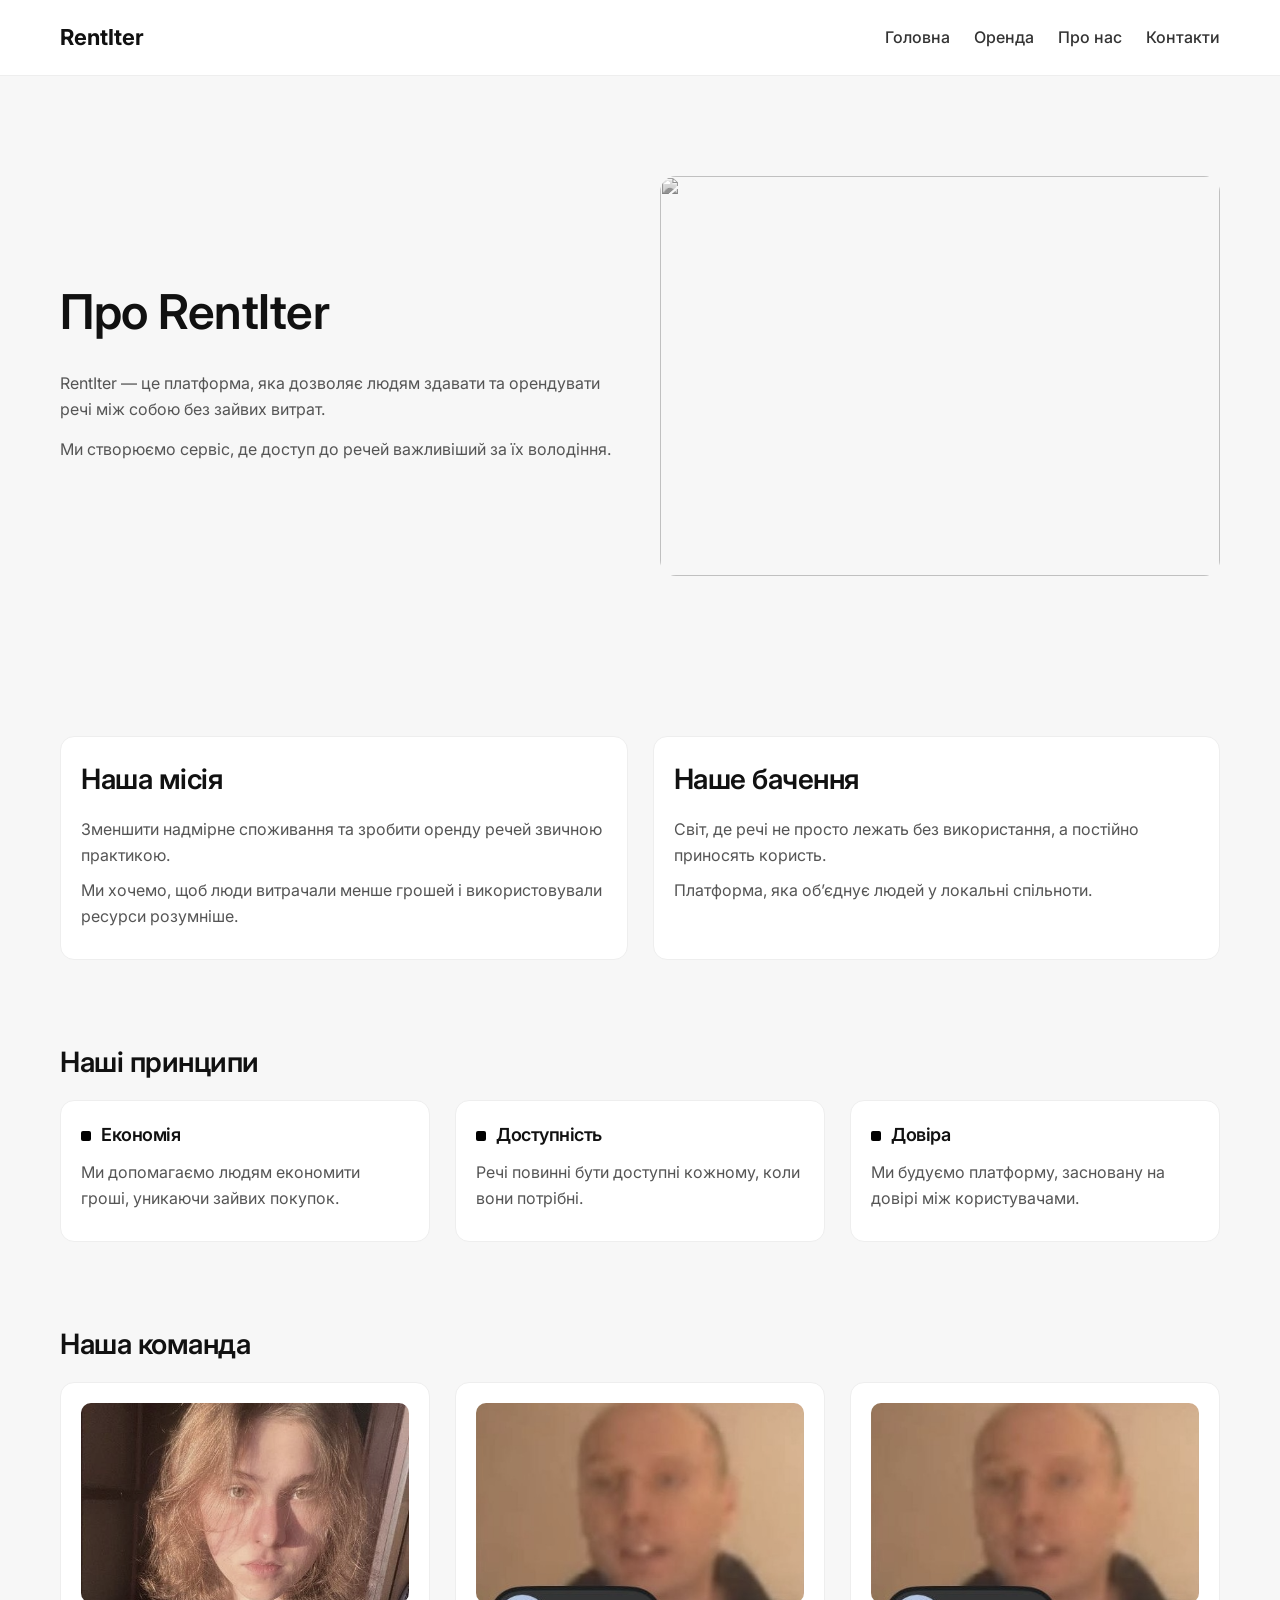
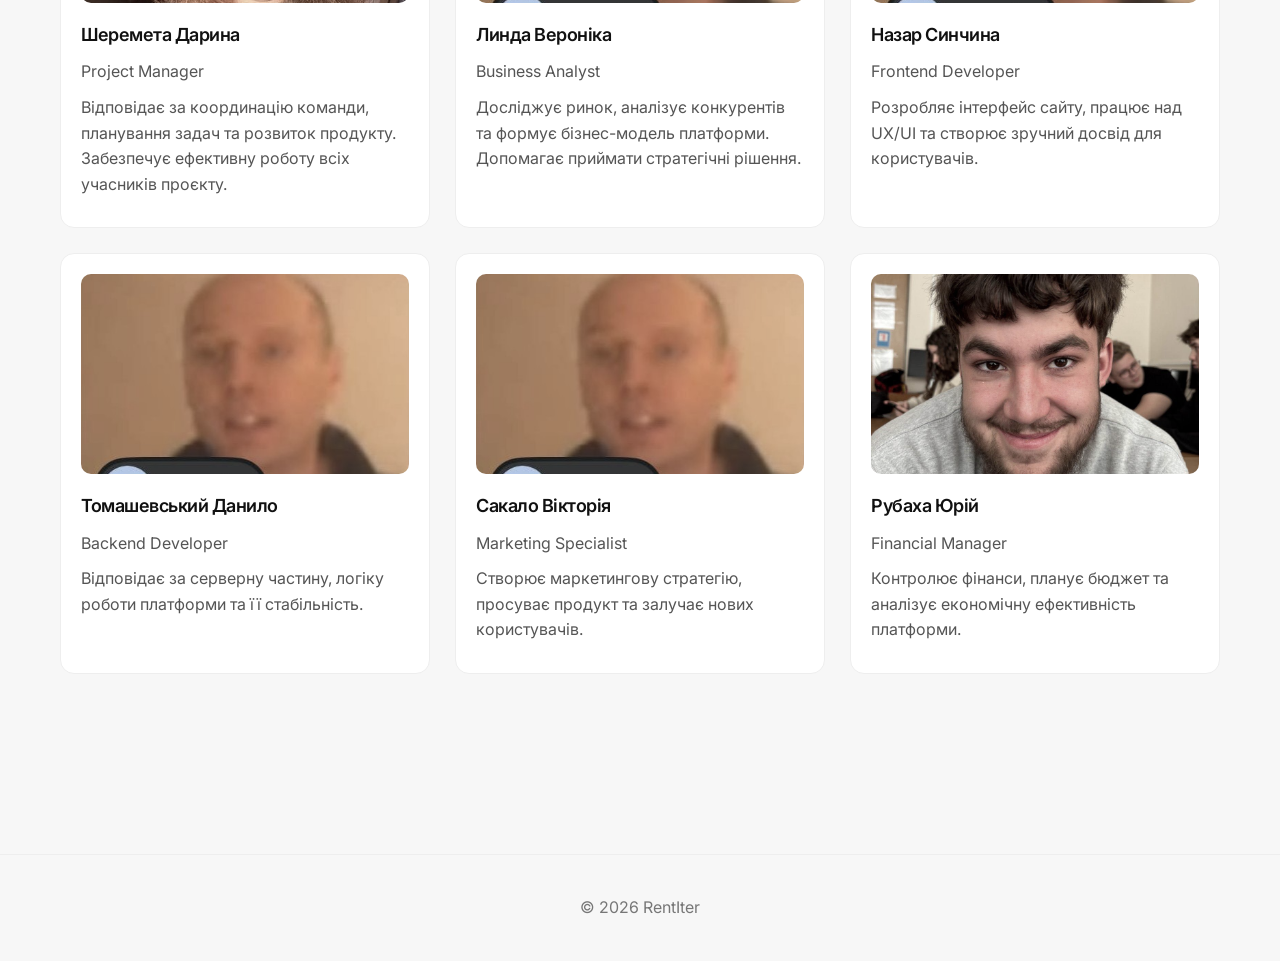
==== about.html @ be585ae6 "dasha/yura" ====
<!DOCTYPE html>
<html lang="uk">

<head>
    <meta charset="UTF-8">
    <title>Про нас</title>
    <link rel="stylesheet" href="css/main.css">
    <link href="https://fonts.googleapis.com/css2?family=Inter:wght@300;400;600;700&display=swap" rel="stylesheet">
</head>

<body>

    <header class="header">
        <div class="container nav">
            <b>RentIter</b>
            <nav>
                <a href="index.html">Головна</a>
                <a href="shop.html">Оренда</a>
                <a href="about.html">Про нас</a>
                <a href="contact.html">Контакти</a>
            </nav>
        </div>
    </header>

    <main class="container">

        <!-- HERO -->
        <section class="hero">
            <div class="hero-text">
                <h1>Про RentIter</h1>
                <p>RentIter — це платформа, яка дозволяє людям здавати та орендувати речі між собою без зайвих витрат.
                </p>
                <p>Ми створюємо сервіс, де доступ до речей важливіший за їх володіння.</p>
            </div>

            <img src="https://images.unsplash.com/photo-1522202176988-66273c2fd55f">
        </section>

        <!-- МІСІЯ -->
        <section class="section grid-2">

            <div class="card">
                <h2>Наша місія</h2>
                <p>Зменшити надмірне споживання та зробити оренду речей звичною практикою.</p>
                <p>Ми хочемо, щоб люди витрачали менше грошей і використовували ресурси розумніше.</p>
            </div>

            <div class="card">
                <h2>Наше бачення</h2>
                <p>Світ, де речі не просто лежать без використання, а постійно приносять користь.</p>
                <p>Платформа, яка об’єднує людей у локальні спільноти.</p>
            </div>

        </section>

        <!-- ЦІННОСТІ -->
        <section class="section">
            <h2>Наші принципи</h2>

            <div class="grid-3">

                <div class="card">
                    <h3 class="icon-title">Економія</h3>
                    <p>Ми допомагаємо людям економити гроші, уникаючи зайвих покупок.</p>
                </div>

                <div class="card">
                    <h3 class="icon-title">Доступність</h3>
                    <p>Речі повинні бути доступні кожному, коли вони потрібні.</p>
                </div>

                <div class="card">
                    <h3 class="icon-title">Довіра</h3>
                    <p>Ми будуємо платформу, засновану на довірі між користувачами.</p>
                </div>

            </div>
        </section>

        <!-- КОМАНДА -->
        <section class="section">
            <h2>Наша команда</h2>

            <div class="grid-3">

                <div class="card">
                    <img src="img/dasha.jpg">
                    <h3>Шеремета Дарина</h3>
                    <p>Project Manager</p>
                    <p>Відповідає за координацію команди, планування задач та розвиток продукту. Забезпечує ефективну
                        роботу всіх учасників проєкту.</p>
                </div>

                <div class="card">
                    <img src="/img/zaglushka.jpg">
                    <h3>Линда Вероніка</h3>
                    <p>Business Analyst</p>
                    <p>Досліджує ринок, аналізує конкурентів та формує бізнес-модель платформи. Допомагає приймати
                        стратегічні рішення.</p>
                </div>

                <div class="card">
                    <img src="/img/zaglushka.jpg">
                    <h3>Назар Синчина</h3>
                    <p>Frontend Developer</p>
                    <p>Розробляє інтерфейс сайту, працює над UX/UI та створює зручний досвід для користувачів.</p>
                </div>

                <div class="card">
                    <img src="/img/zaglushka.jpg">
                    <h3>Томашевський Данило</h3>
                    <p>Backend Developer</p>
                    <p>Відповідає за серверну частину, логіку роботи платформи та її стабільність.</p>
                </div>

                <div class="card">
                    <img src="/img/zaglushka.jpg">
                    <h3>Сакало Вікторія</h3>
                    <p>Marketing Specialist</p>
                    <p>Створює маркетингову стратегію, просуває продукт та залучає нових користувачів.</p>
                </div>

                <div class="card">
                    <img src="img/yura.jpg">
                    <h3>Рубаха Юрій</h3>
                    <p>Financial Manager</p>
                    <p>Контролює фінанси, планує бюджет та аналізує економічну ефективність платформи.</p>
                </div>

            </div>
        </section>

    </main>

    <footer class="footer">
        © 2026 RentIter
    </footer>

</body>

</html>
---- css/main.css ----
* {
  margin: 0;
  padding: 0;
  box-sizing: border-box;
}

body {
  font-family: "Inter", sans-serif;
  background: #f7f7f7;
  color: #111;
  line-height: 1.6;
}

.container {
  max-width: 1200px;
  margin: 0 auto;
  padding: 20px;
}

.header {
  position: sticky;
  top: 0;
  background: #fff;
  border-bottom: 1px solid #eee;
  z-index: 10;
}

.nav {
  display: flex;
  justify-content: space-between;
  align-items: center;
}

.nav b {
  font-size: 22px;
}

nav a {
  margin-left: 20px;
  text-decoration: none;
  color: #333;
  font-weight: 500;
}

nav a:hover {
  color: #000;
}

.hero {
  padding: 80px 0;
  display: grid;
  grid-template-columns: 1fr 1fr;
  gap: 40px;
  align-items: center;
}

.hero-text h1 {
  font-size: 48px;
  margin-bottom: 20px;
}

.hero-text p {
  margin-bottom: 15px;
  color: #555;
}

.hero img {
  width: 100%;
  height: 400px;
  object-fit: cover;
  border-radius: 16px;
  filter: grayscale(100%);
}

.btn {
  display: inline-block;
  padding: 12px 20px;
  background: #000;
  color: #fff;
  border-radius: 6px;
  text-decoration: none;
  transition: 0.2s;
  font-size: 14px;
  border: none;
  cursor: pointer;
}

.btn:hover {
  background: #222;
}

.section {
  margin: 80px 0;
}

.grid-2 {
  display: grid;
  grid-template-columns: 1fr 1fr;
  gap: 25px;
}

.grid-3 {
  display: grid;
  grid-template-columns: repeat(3, 1fr);
  gap: 25px;
}

.card {
  background: #fff;
  border-radius: 14px;
  padding: 20px;
  transition: 0.25s;
  border: 1px solid #eee;
}

.card:hover {
  transform: translateY(-6px);
  border: 1px solid #000;
}

.card img {
  width: 100%;
  height: 200px;
  object-fit: cover;
  border-radius: 10px;
  margin-bottom: 10px;
  filter: grayscale(40%);
  transition: 0.3s;
}

.card:hover img {
  filter: grayscale(0%);
}

h1, h2, h3 {
  font-weight: 600;
  letter-spacing: -0.5px;
}

h1 {
  font-size: 42px;
  margin-bottom: 15px;
}

h2 {
  font-size: 28px;
  margin-bottom: 15px;
}

h3 {
  font-size: 18px;
  margin-bottom: 10px;
}

p {
  color: #555;
  margin-bottom: 10px;
}

.icon-title {
  display: flex;
  align-items: center;
  gap: 10px;
}

.icon-title::before {
  content: "";
  width: 10px;
  height: 10px;
  background: #000;
  border-radius: 2px;
}

input, textarea {
  width: 100%;
  padding: 12px;
  border-radius: 8px;
  border: 1px solid #ddd;
  margin-bottom: 10px;
  font-family: inherit;
}

.footer {
  text-align: center;
  padding: 40px 0;
  margin-top: 80px;
  border-top: 1px solid #eee;
  color: #777;
}

@media (max-width: 900px) {
  .hero {
    grid-template-columns: 1fr;
  }
  .grid-2, .grid-3 {
    grid-template-columns: 1fr;
  }
}

/*# sourceMappingURL=main.css.map */
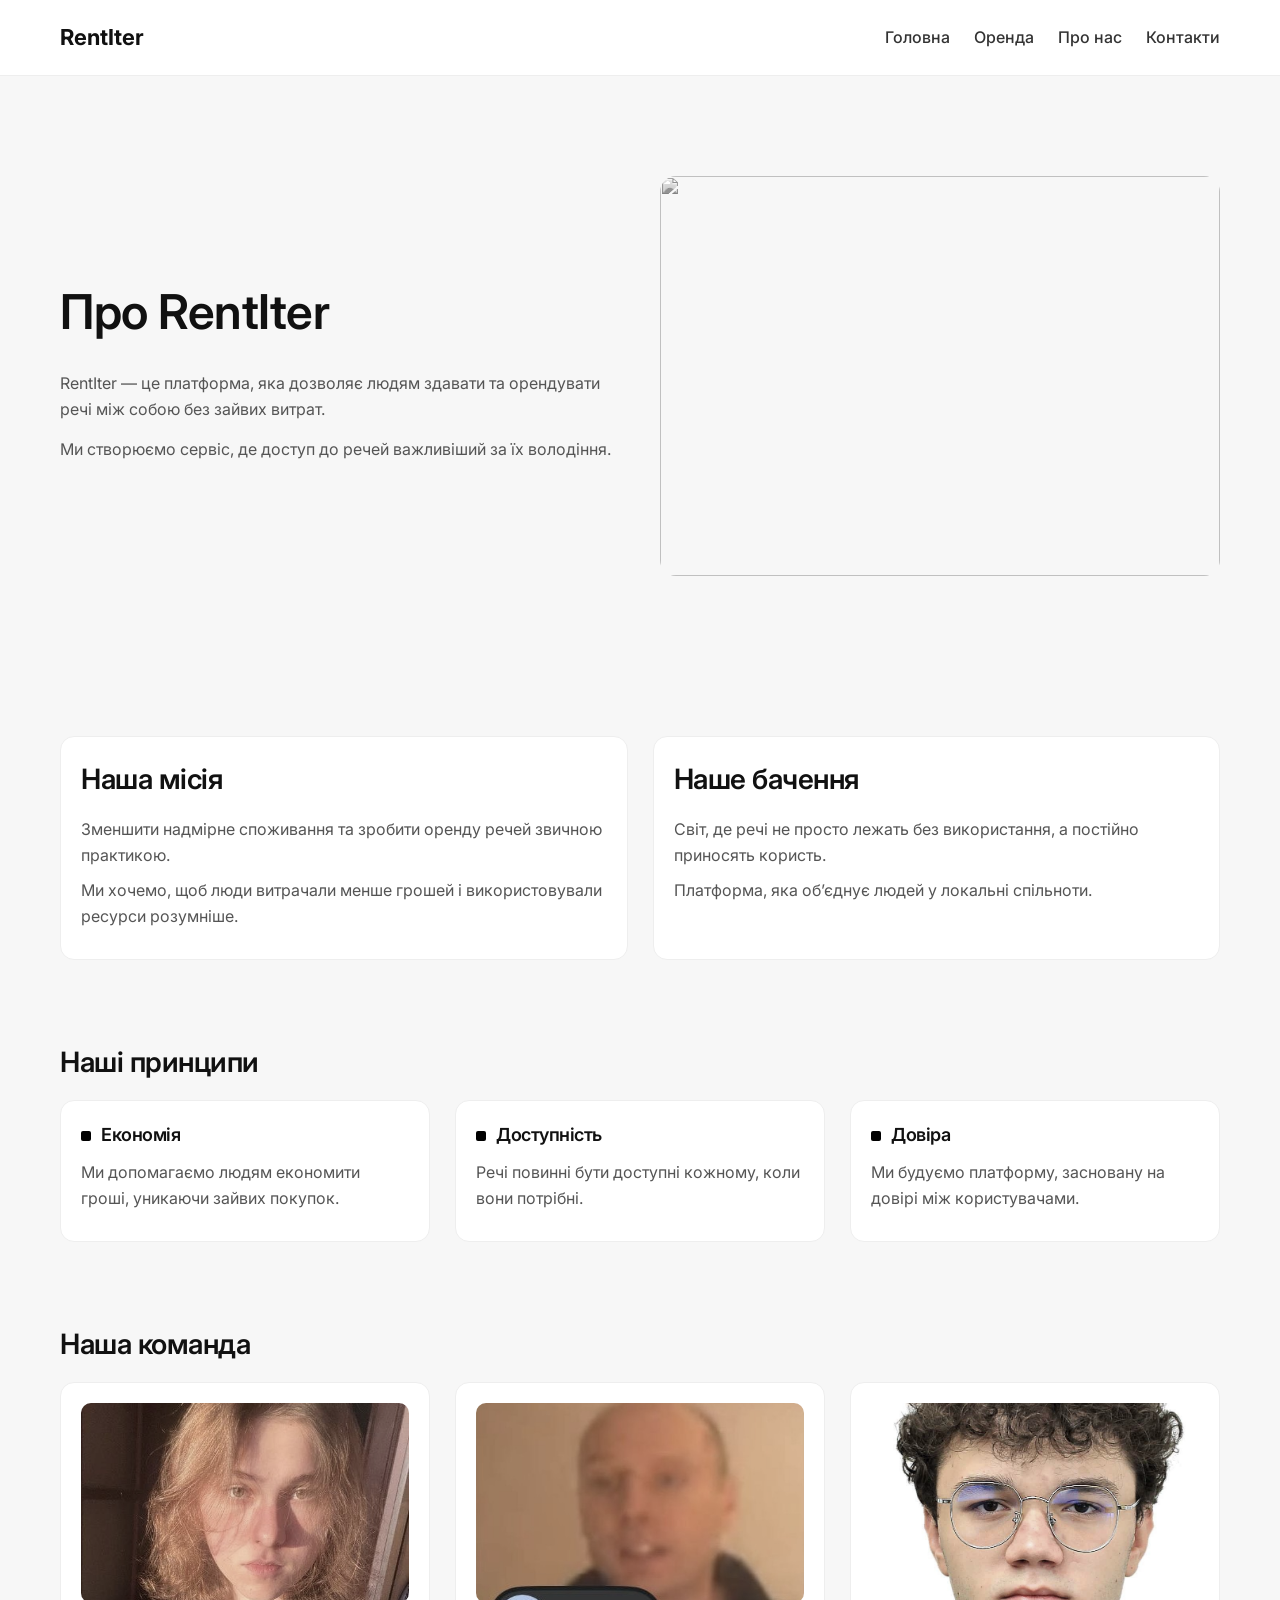
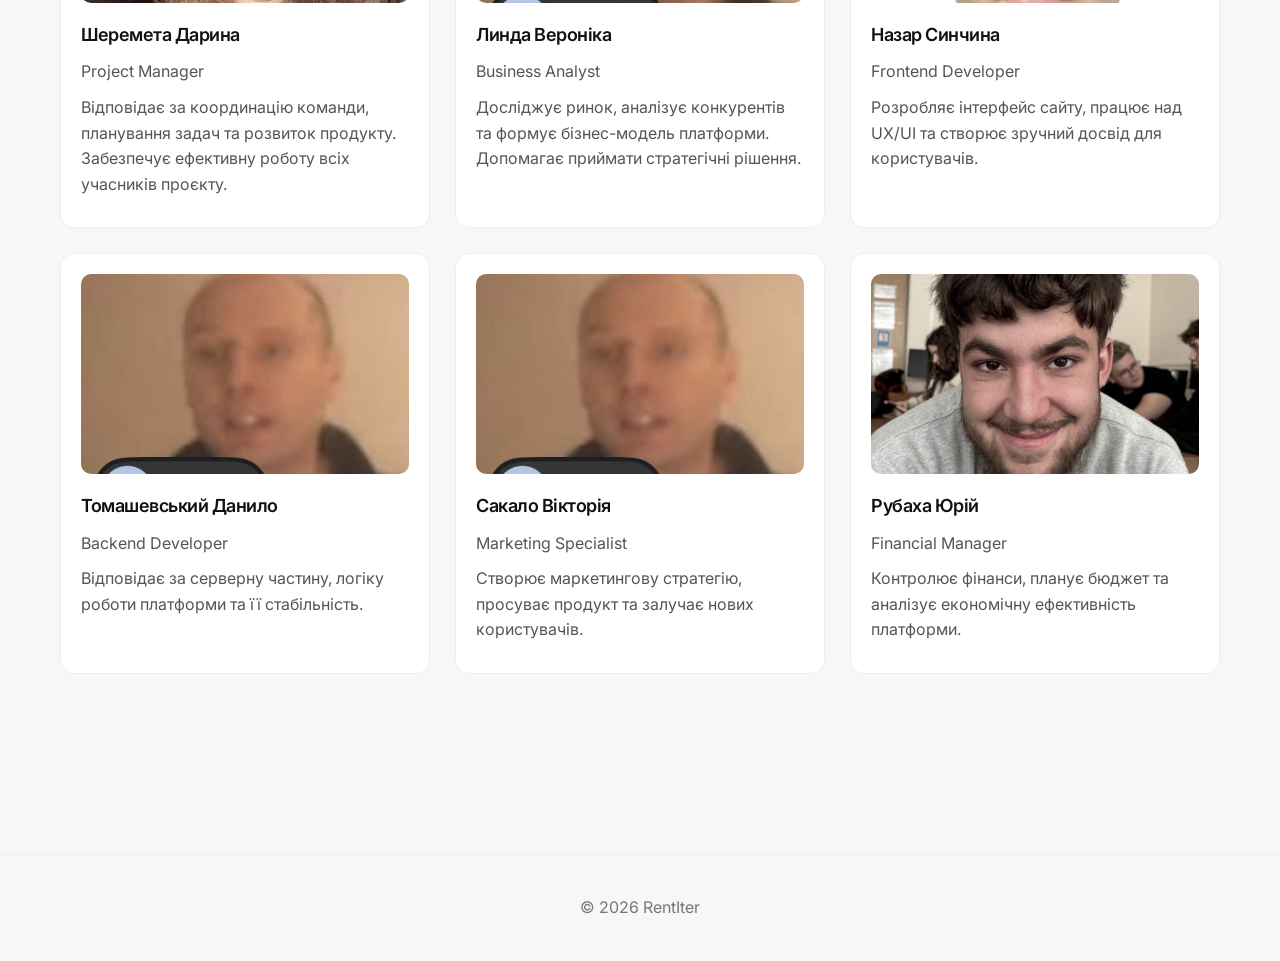
==== commit 2de794be: "nazar" ====
--- a/about.html
+++ b/about.html
@@ -92,7 +92,7 @@
                 </div>
 
                 <div class="card">
-                    <img src="/img/zaglushka.jpg">
+                    <img src="img/zaglushka.jpg">
                     <h3>Линда Вероніка</h3>
                     <p>Business Analyst</p>
                     <p>Досліджує ринок, аналізує конкурентів та формує бізнес-модель платформи. Допомагає приймати
@@ -100,21 +100,21 @@
                 </div>
 
                 <div class="card">
-                    <img src="/img/zaglushka.jpg">
+                    <img src="img/nazar.jpg">
                     <h3>Назар Синчина</h3>
                     <p>Frontend Developer</p>
                     <p>Розробляє інтерфейс сайту, працює над UX/UI та створює зручний досвід для користувачів.</p>
                 </div>
 
                 <div class="card">
-                    <img src="/img/zaglushka.jpg">
+                    <img src="img/zaglushka.jpg">
                     <h3>Томашевський Данило</h3>
                     <p>Backend Developer</p>
                     <p>Відповідає за серверну частину, логіку роботи платформи та її стабільність.</p>
                 </div>
 
                 <div class="card">
-                    <img src="/img/zaglushka.jpg">
+                    <img src="img/zaglushka.jpg">
                     <h3>Сакало Вікторія</h3>
                     <p>Marketing Specialist</p>
                     <p>Створює маркетингову стратегію, просуває продукт та залучає нових користувачів.</p>
@@ -138,4 +138,4 @@
 
 </body>
 
-</html>+</html>
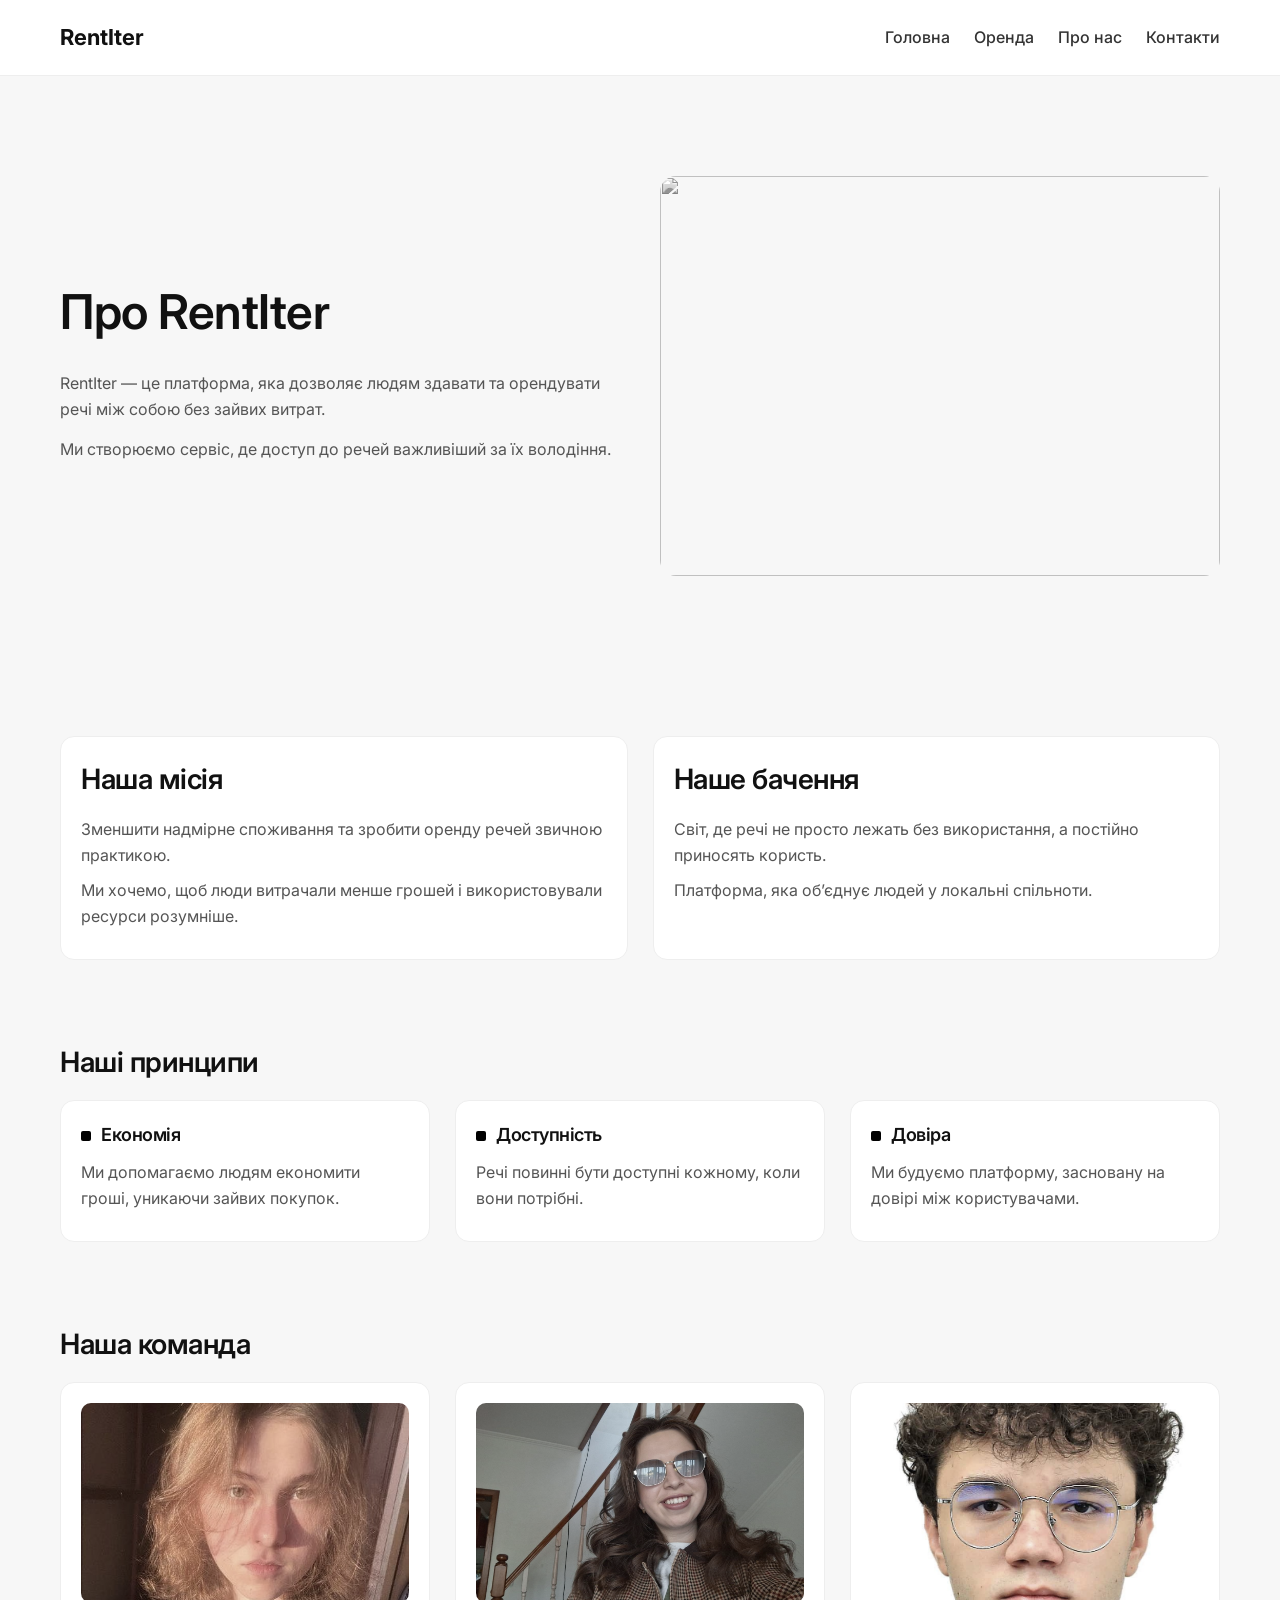
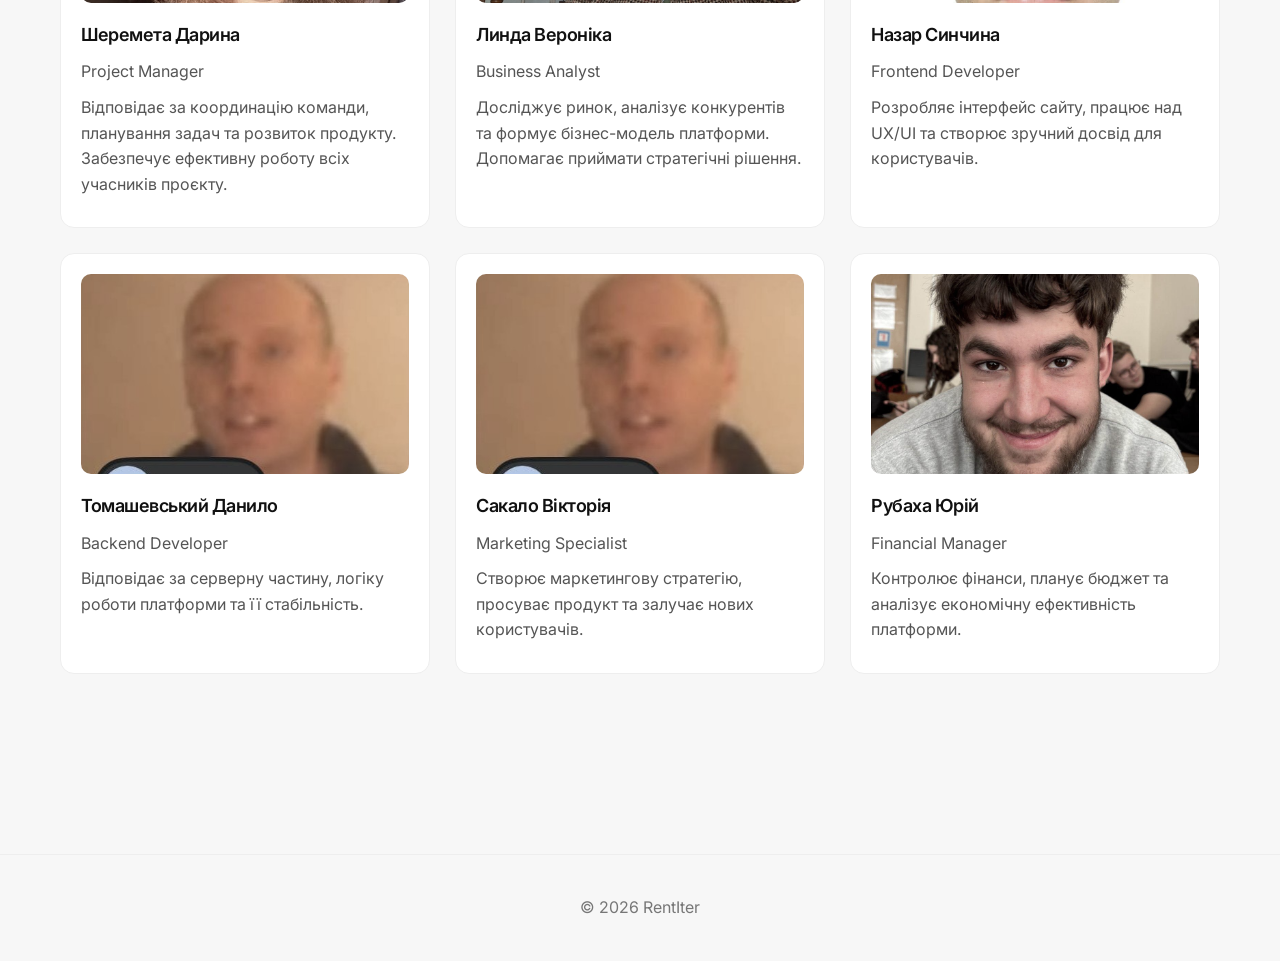
==== commit b8ae9438: "veronica" ====
--- a/about.html
+++ b/about.html
@@ -92,7 +92,7 @@
                 </div>
 
                 <div class="card">
-                    <img src="img/zaglushka.jpg">
+                    <img src="img/veronica.jpg">
                     <h3>Линда Вероніка</h3>
                     <p>Business Analyst</p>
                     <p>Досліджує ринок, аналізує конкурентів та формує бізнес-модель платформи. Допомагає приймати
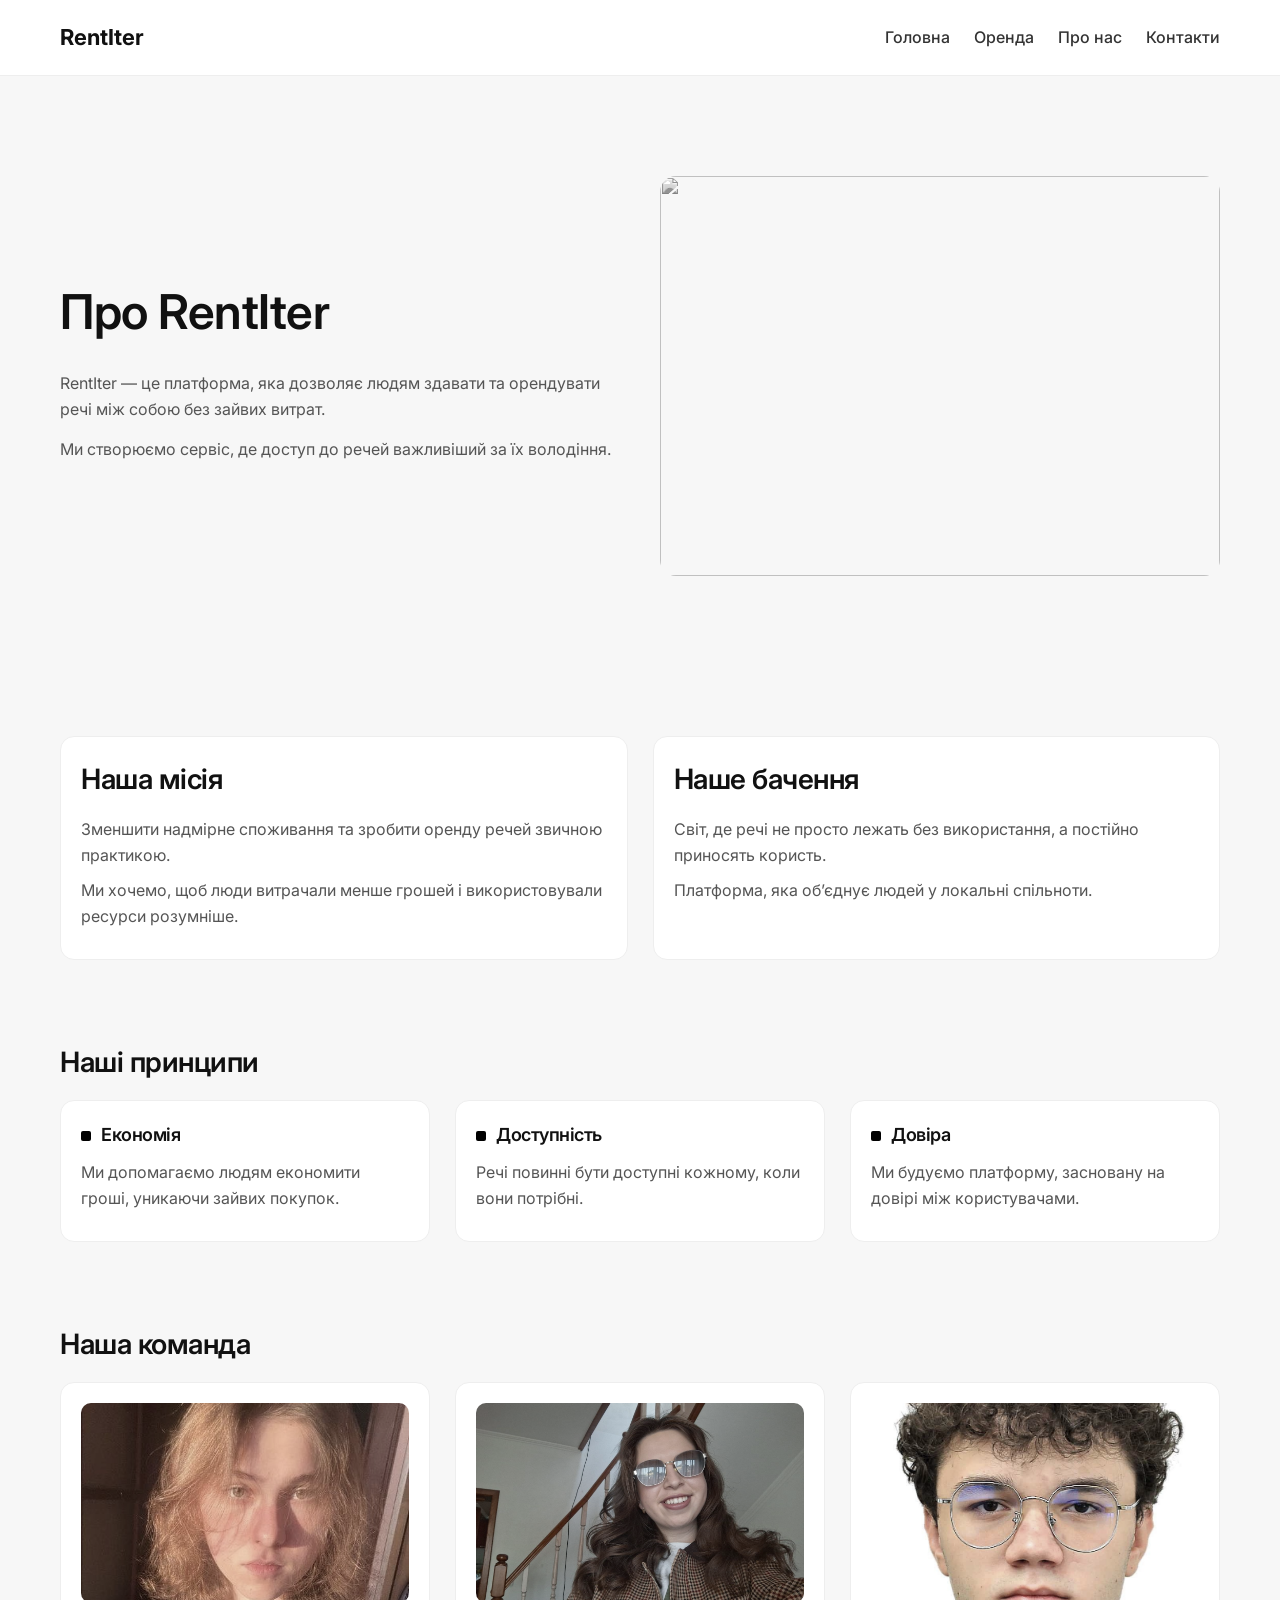
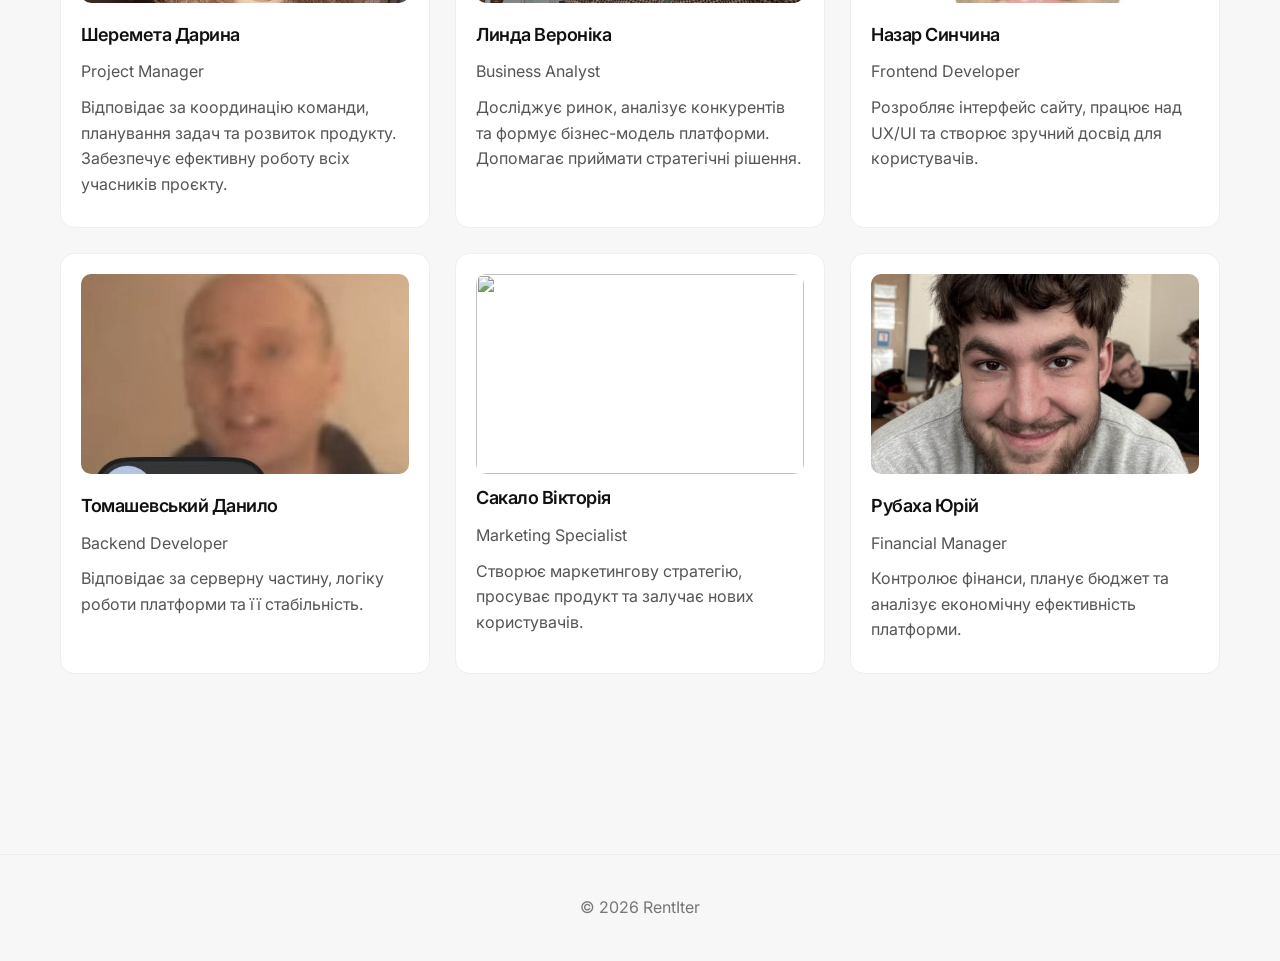
==== commit b3aeb46f: "victoria" ====
--- a/about.html
+++ b/about.html
@@ -114,7 +114,7 @@
                 </div>
 
                 <div class="card">
-                    <img src="img/zaglushka.jpg">
+                    <img src="img/victoria.jpg">
                     <h3>Сакало Вікторія</h3>
                     <p>Marketing Specialist</p>
                     <p>Створює маркетингову стратегію, просуває продукт та залучає нових користувачів.</p>
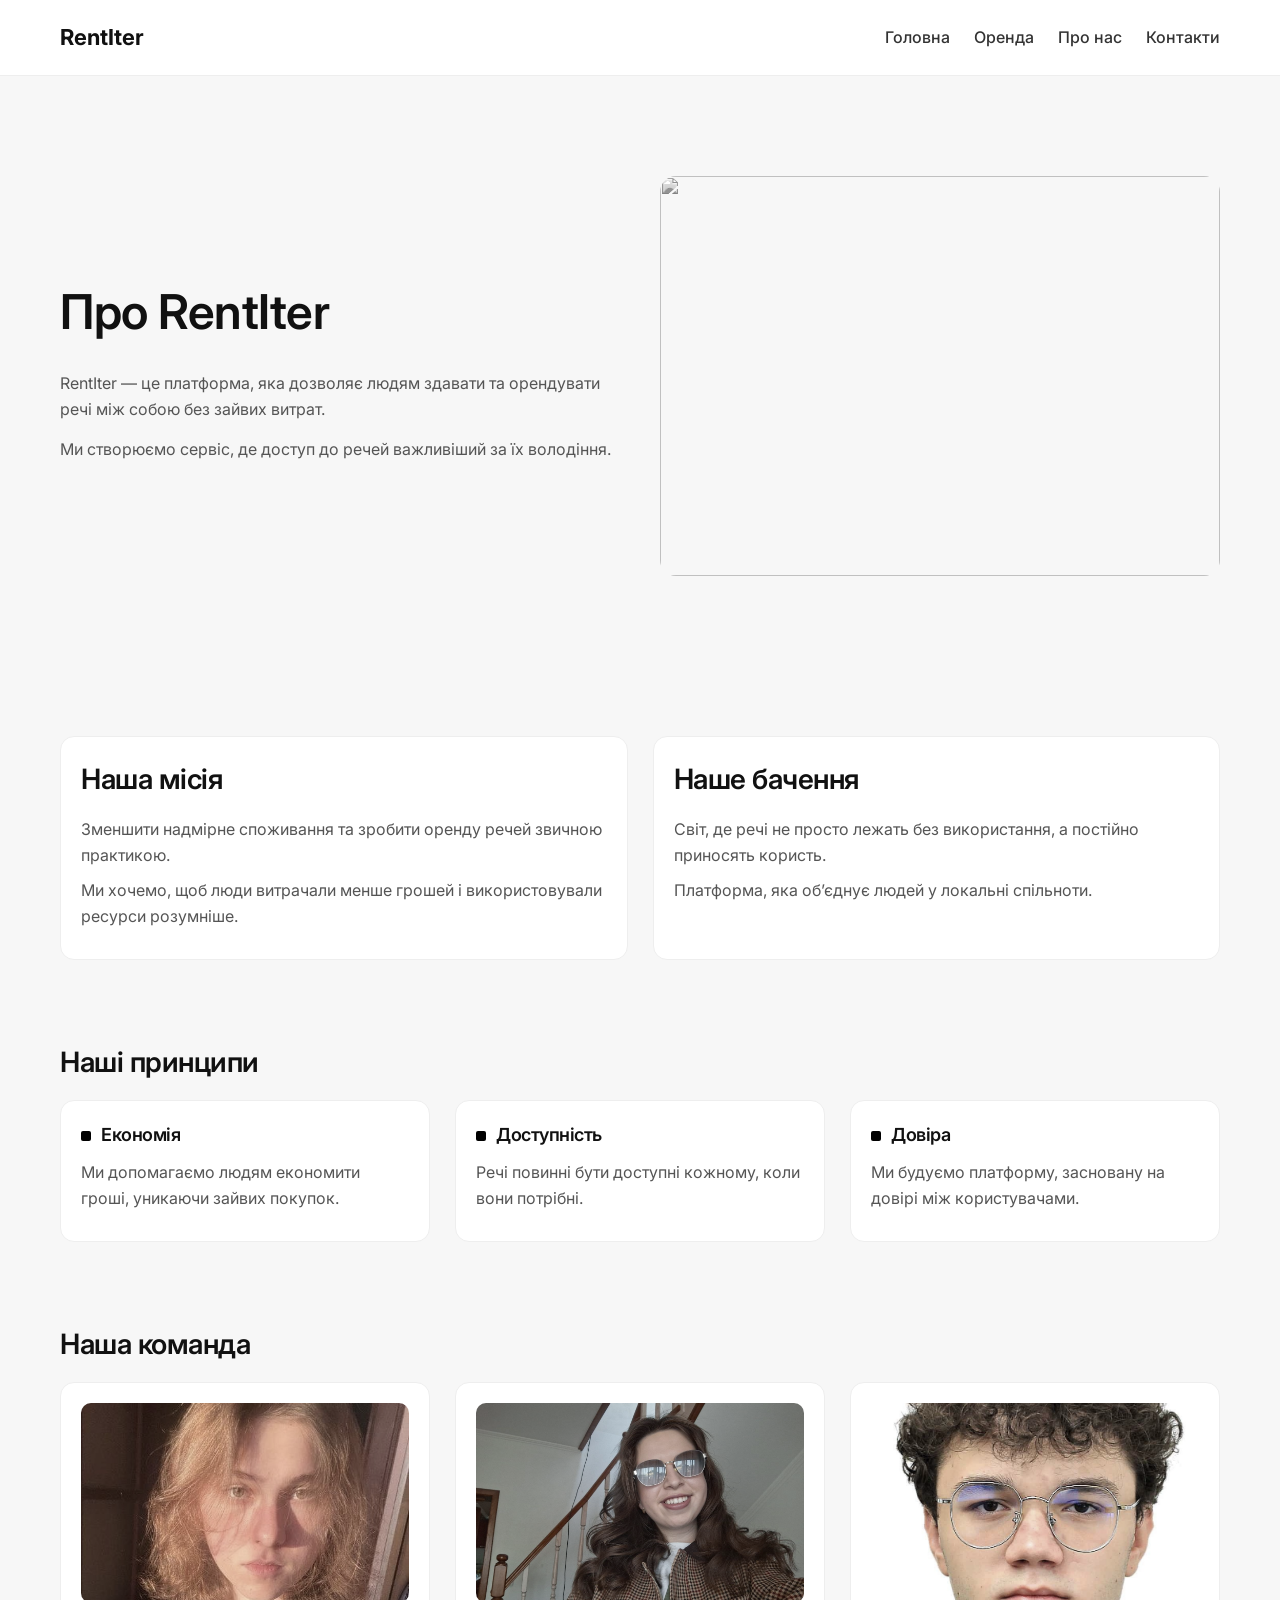
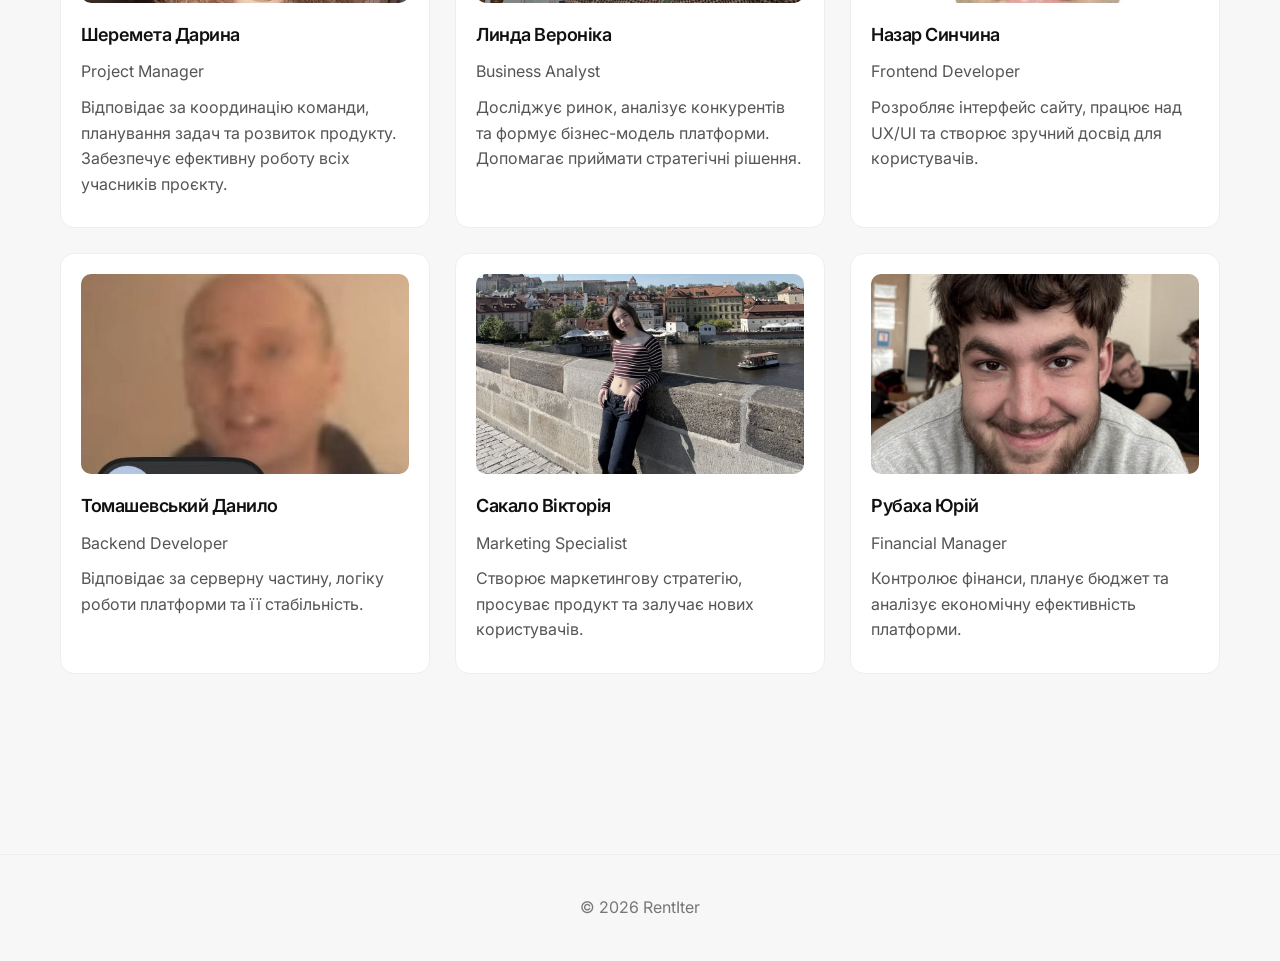
==== commit 85e50e47: "victoria reload" ====
--- a/about.html
+++ b/about.html
@@ -114,7 +114,7 @@
                 </div>
 
                 <div class="card">
-                    <img src="img/victoria.jpg">
+                    <img src="img/victoria.jpeg">
                     <h3>Сакало Вікторія</h3>
                     <p>Marketing Specialist</p>
                     <p>Створює маркетингову стратегію, просуває продукт та залучає нових користувачів.</p>
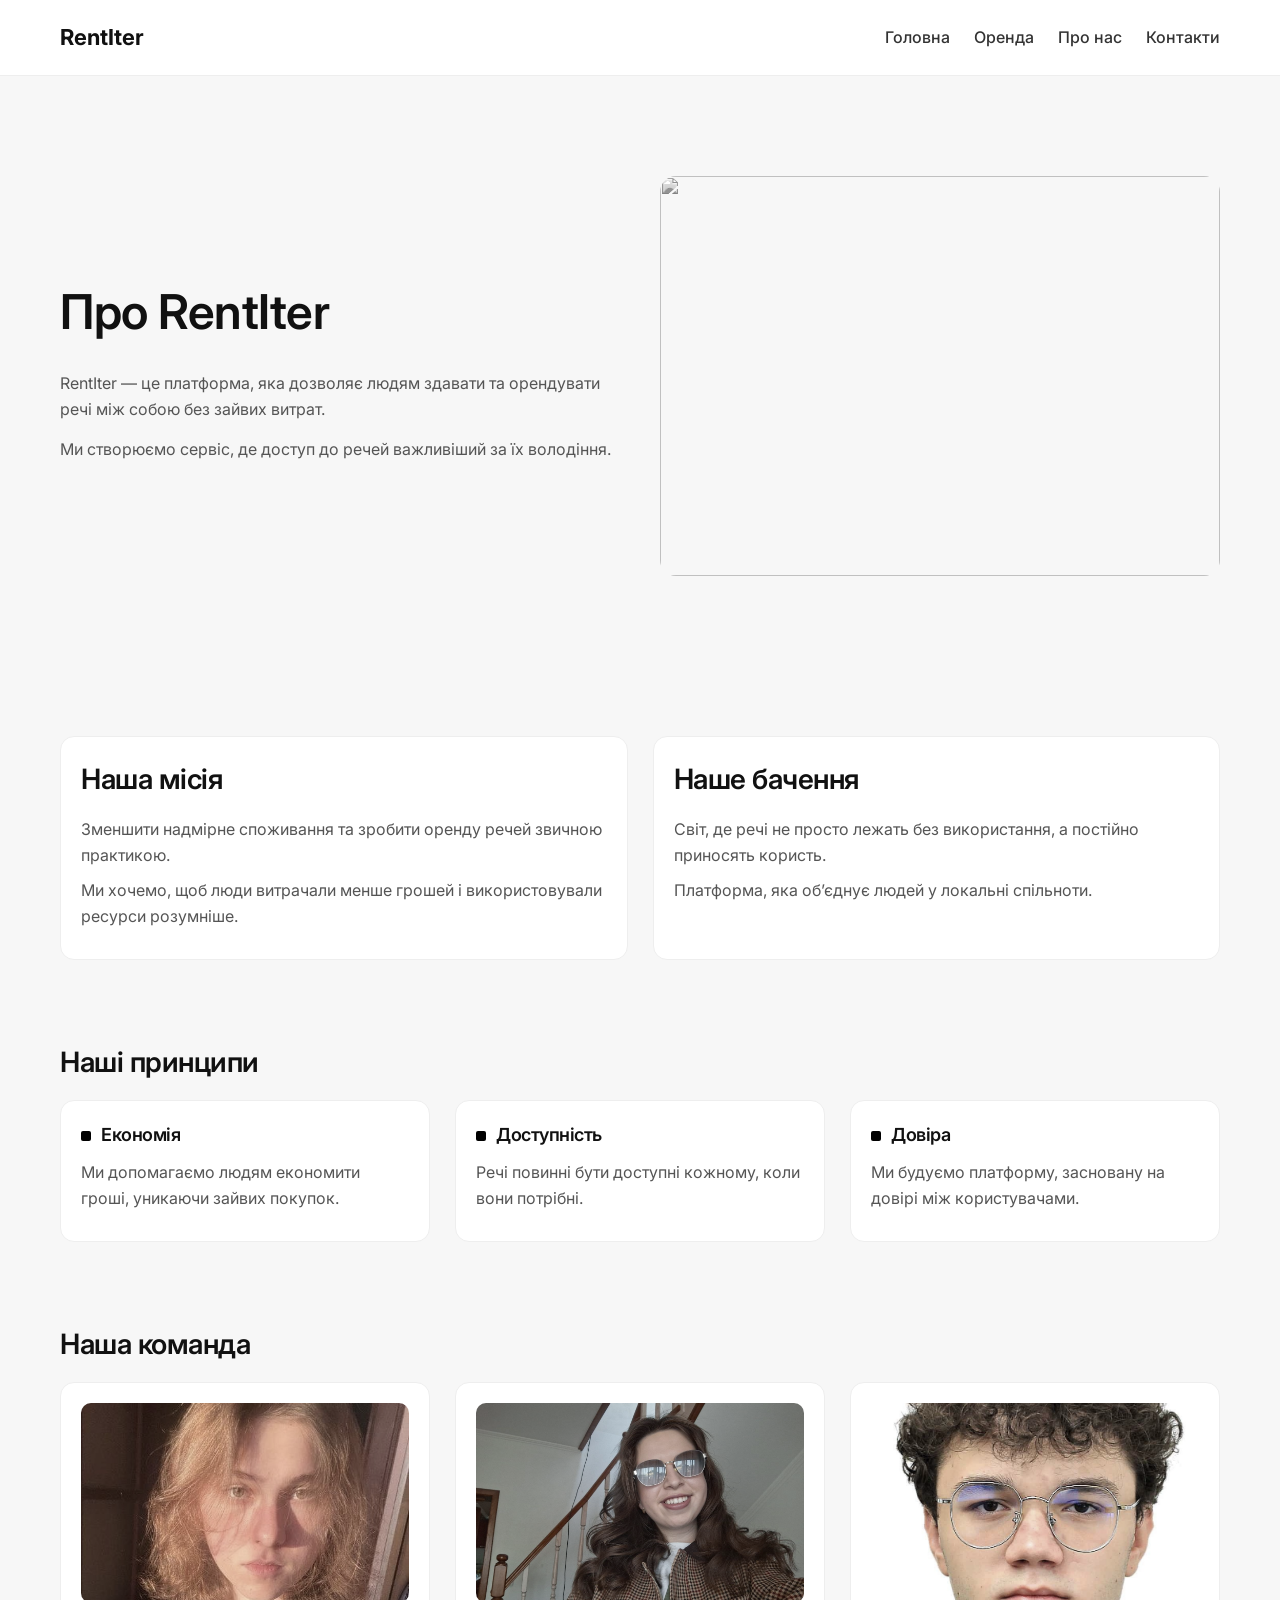
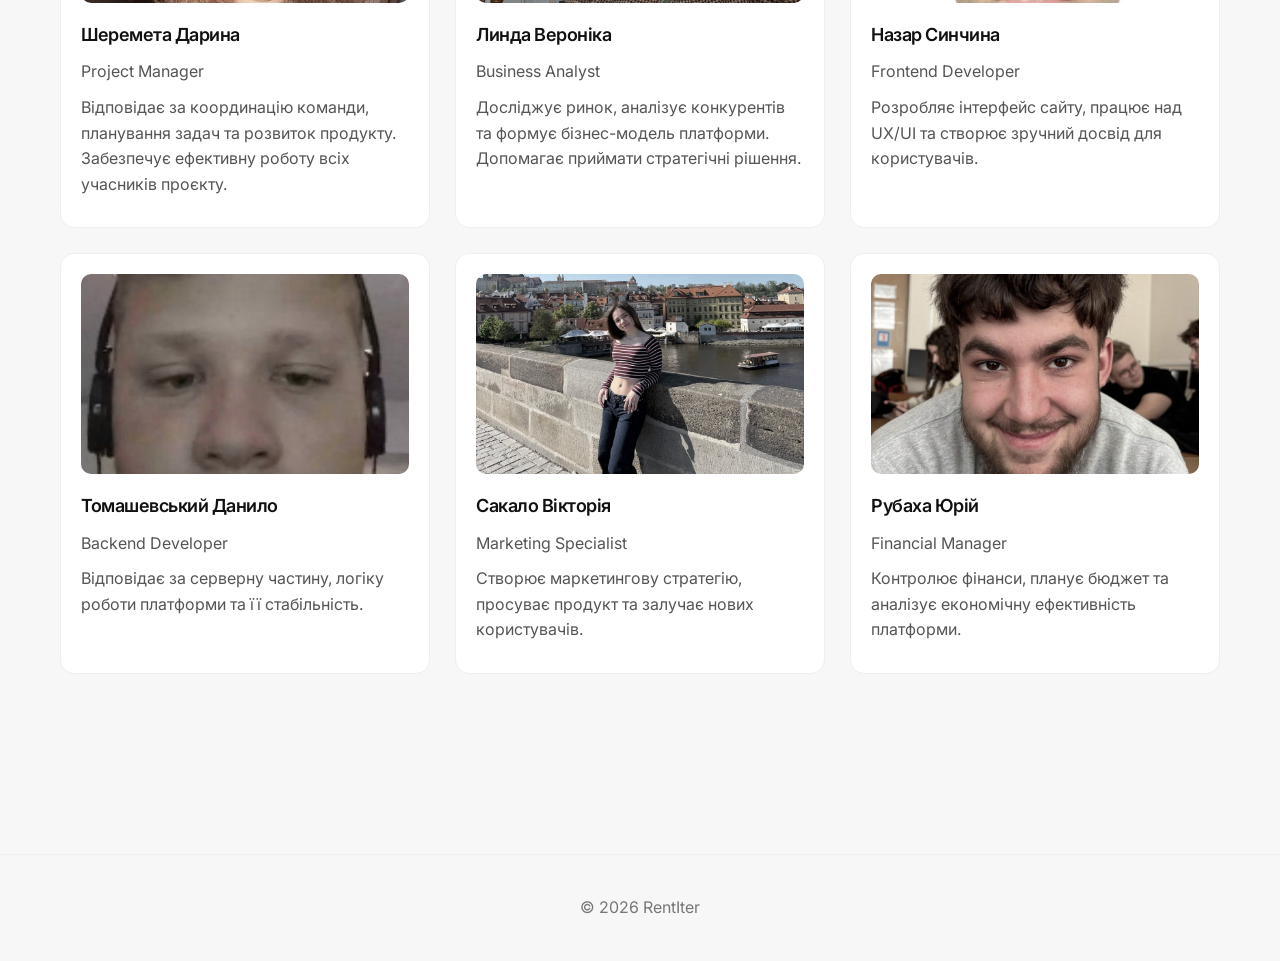
==== commit 807ee642: "danylo" ====
--- a/about.html
+++ b/about.html
@@ -107,7 +107,7 @@
                 </div>
 
                 <div class="card">
-                    <img src="img/zaglushka.jpg">
+                    <img src="img/danylo.jpg">
                     <h3>Томашевський Данило</h3>
                     <p>Backend Developer</p>
                     <p>Відповідає за серверну частину, логіку роботи платформи та її стабільність.</p>
